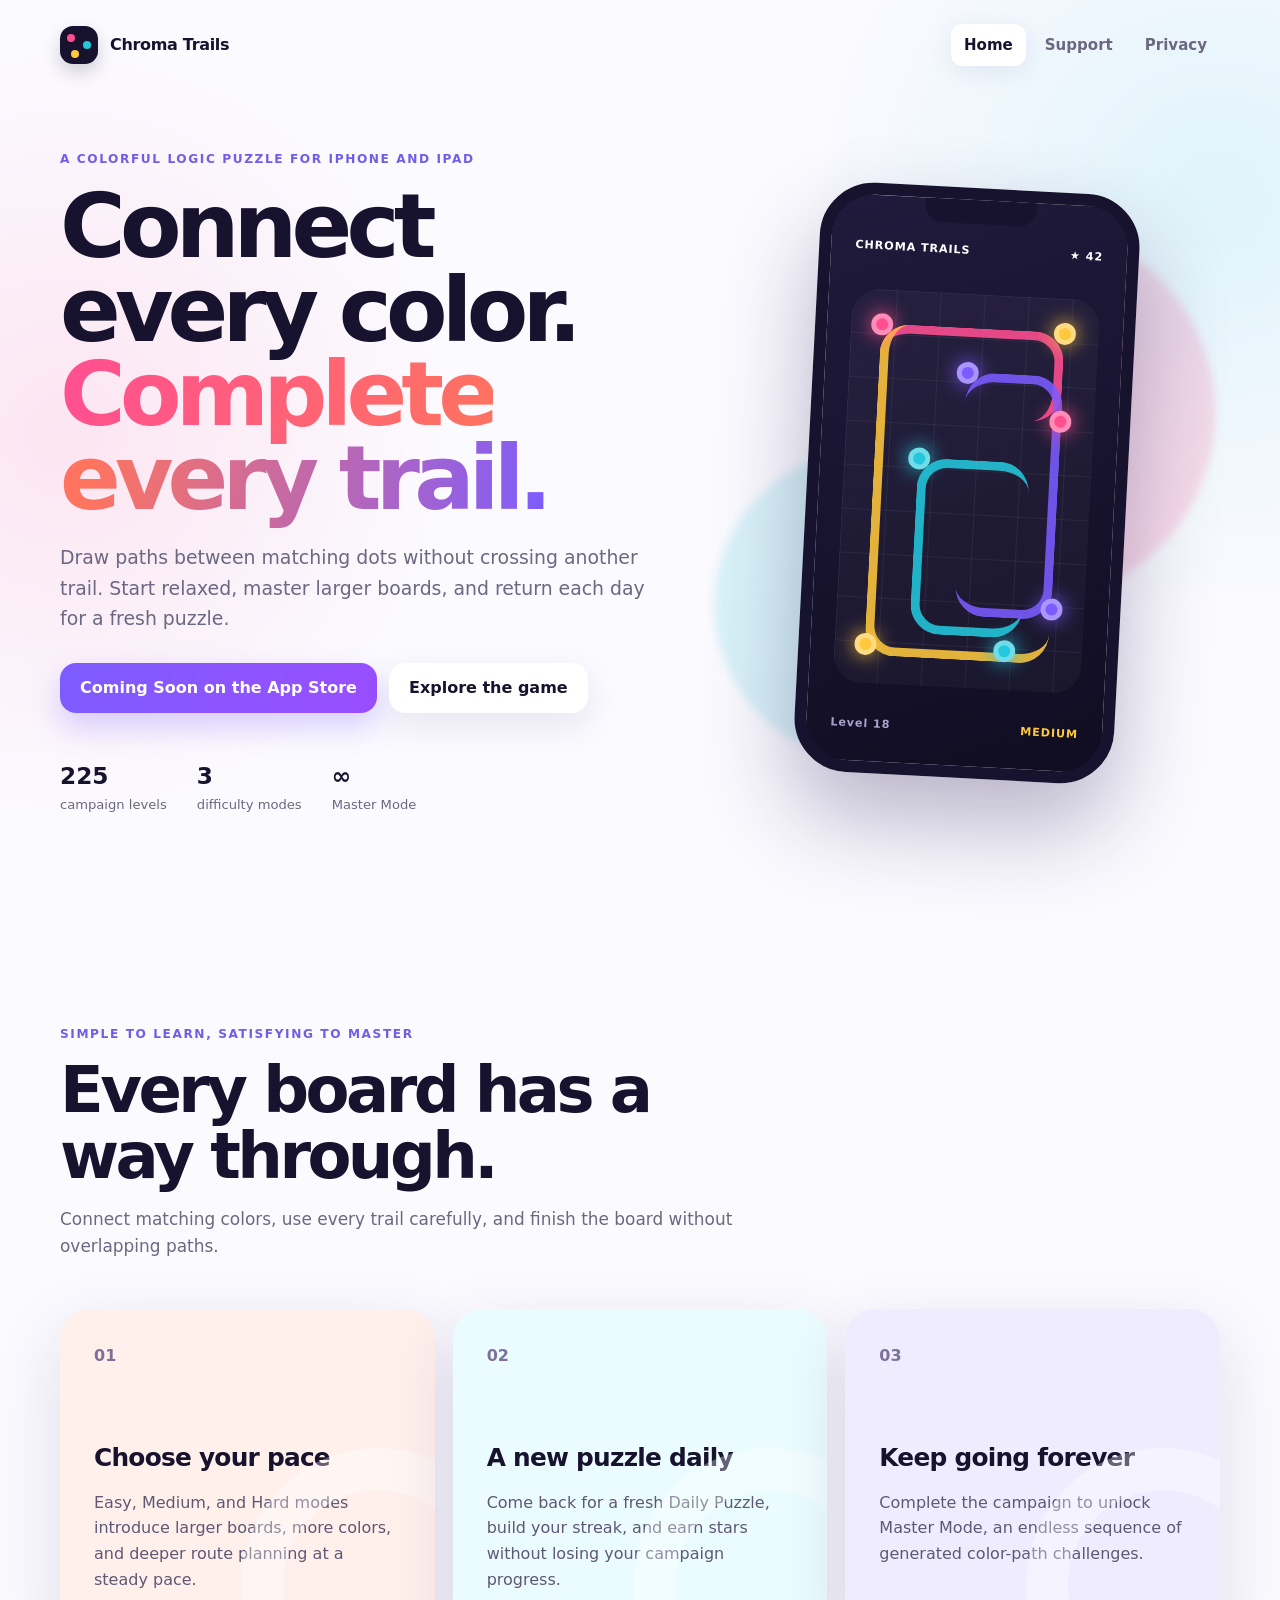
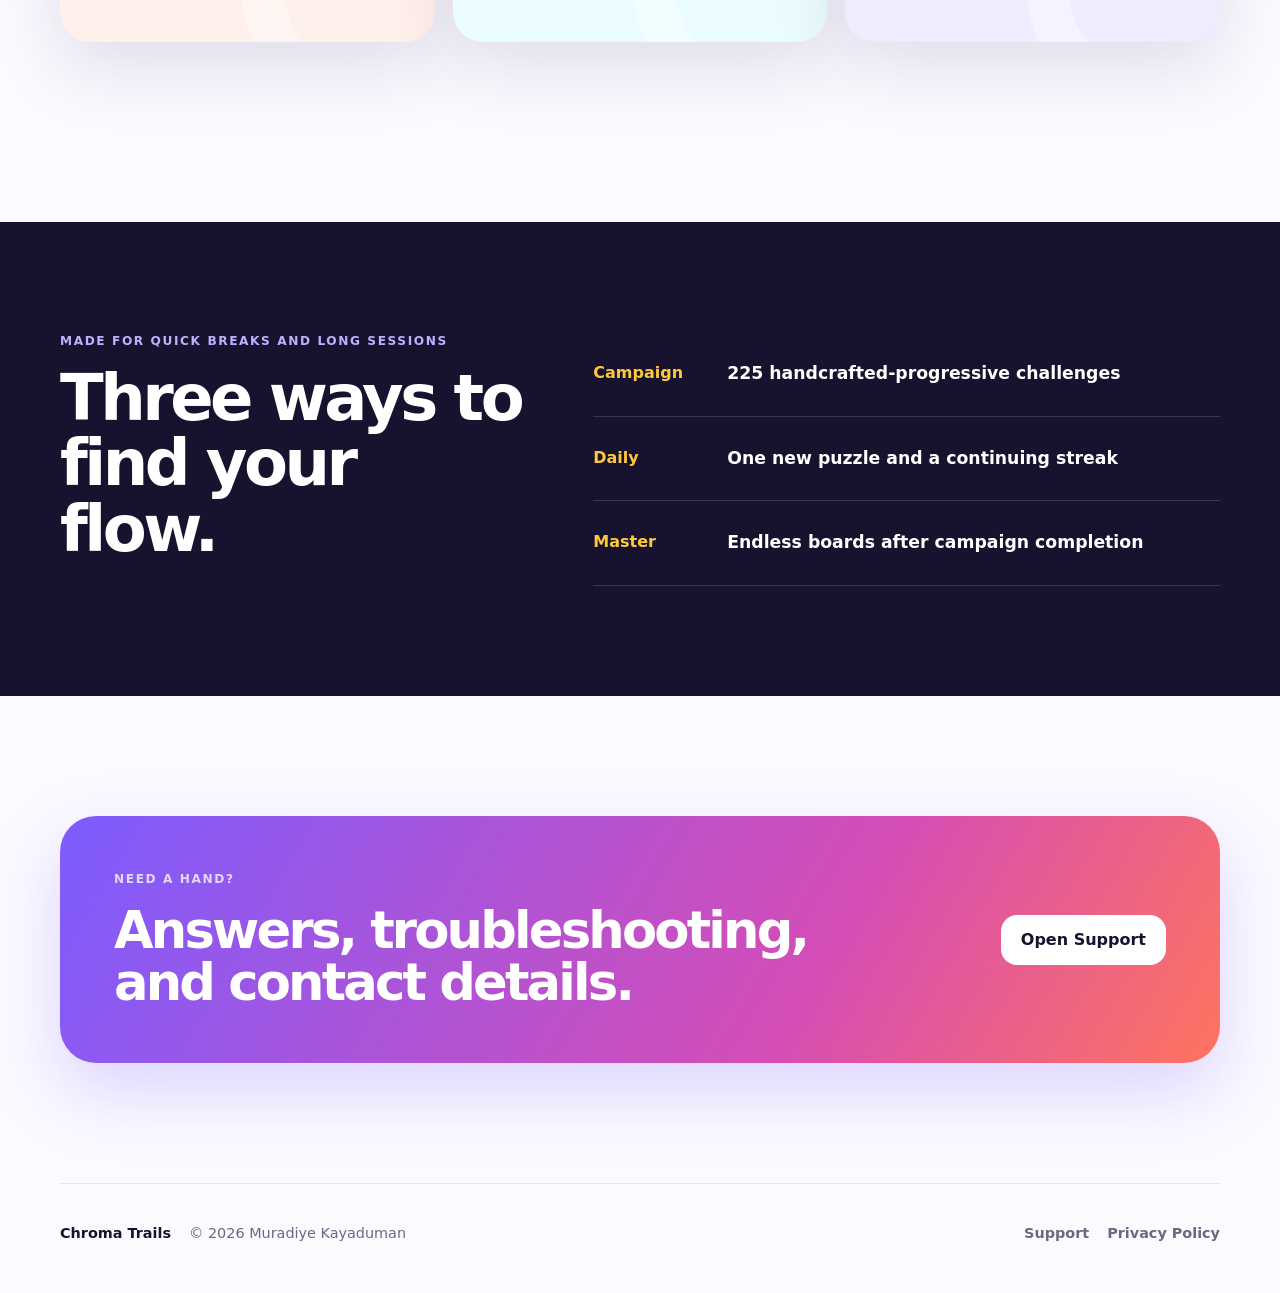
==== index.html @ 9439ced3 "Add files via upload" ====
<!doctype html>
<html lang="en">
<head>
  <meta charset="utf-8">
  <meta name="viewport" content="width=device-width, initial-scale=1">
  <meta name="description" content="Chroma Trails is a vibrant color-path puzzle game with 225 campaign levels, daily puzzles, and an endless Master Mode.">
  <meta name="theme-color" content="#15112b">
  <meta property="og:title" content="Chroma Trails: Color Puzzle">
  <meta property="og:description" content="Connect every color. Complete every trail. Find your flow.">
  <meta property="og:type" content="website">
  <title>Chroma Trails: Color Puzzle</title>
  <link rel="icon" href="favicon.svg" type="image/svg+xml">
  <link rel="stylesheet" href="styles.css">
</head>
<body>
  <header class="site-header">
    <a class="brand" href="index.html" aria-label="Chroma Trails home">
      <span class="brand-mark" aria-hidden="true"><i></i><i></i><i></i></span>
      <span>Chroma Trails</span>
    </a>
    <nav aria-label="Main navigation">
      <a aria-current="page" href="index.html">Home</a>
      <a href="support.html">Support</a>
      <a href="privacy.html">Privacy</a>
    </nav>
  </header>

  <main>
    <section class="hero">
      <div class="hero-copy">
        <p class="eyebrow">A colorful logic puzzle for iPhone and iPad</p>
        <h1>Connect every color.<br><span>Complete every trail.</span></h1>
        <p class="lead">Draw paths between matching dots without crossing another trail. Start relaxed, master larger boards, and return each day for a fresh puzzle.</p>
        <div class="actions">
          <span class="button primary" aria-label="Coming soon to the App Store">Coming Soon on the App Store</span>
          <a class="button secondary" href="#gameplay">Explore the game</a>
        </div>
        <ul class="quick-facts" aria-label="Game highlights">
          <li><strong>225</strong><span>campaign levels</span></li>
          <li><strong>3</strong><span>difficulty modes</span></li>
          <li><strong>∞</strong><span>Master Mode</span></li>
        </ul>
      </div>

      <div class="game-preview" aria-label="Illustration of a Chroma Trails puzzle board">
        <div class="glow glow-one"></div>
        <div class="glow glow-two"></div>
        <div class="phone">
          <div class="phone-top"><span>CHROMA TRAILS</span><span>★ 42</span></div>
          <div class="board" aria-hidden="true">
            <span class="dot pink p1"></span><span class="dot pink p2"></span><span class="trail pink-trail"></span>
            <span class="dot cyan c1"></span><span class="dot cyan c2"></span><span class="trail cyan-trail"></span>
            <span class="dot yellow y1"></span><span class="dot yellow y2"></span><span class="trail yellow-trail"></span>
            <span class="dot violet v1"></span><span class="dot violet v2"></span><span class="trail violet-trail"></span>
          </div>
          <div class="phone-bottom"><span>Level 18</span><strong>MEDIUM</strong></div>
        </div>
      </div>
    </section>

    <section class="section" id="gameplay">
      <div class="section-heading">
        <p class="eyebrow">Simple to learn, satisfying to master</p>
        <h2>Every board has a way through.</h2>
        <p>Connect matching colors, use every trail carefully, and finish the board without overlapping paths.</p>
      </div>
      <div class="feature-grid">
        <article class="feature-card coral">
          <span class="feature-number">01</span>
          <h3>Choose your pace</h3>
          <p>Easy, Medium, and Hard modes introduce larger boards, more colors, and deeper route planning at a steady pace.</p>
        </article>
        <article class="feature-card blue">
          <span class="feature-number">02</span>
          <h3>A new puzzle daily</h3>
          <p>Come back for a fresh Daily Puzzle, build your streak, and earn stars without losing your campaign progress.</p>
        </article>
        <article class="feature-card purple">
          <span class="feature-number">03</span>
          <h3>Keep going forever</h3>
          <p>Complete the campaign to unlock Master Mode, an endless sequence of generated color-path challenges.</p>
        </article>
      </div>
    </section>

    <section class="modes-section">
      <div class="mode-copy">
        <p class="eyebrow">Made for quick breaks and long sessions</p>
        <h2>Three ways to find your flow.</h2>
      </div>
      <div class="mode-list">
        <article><span>Campaign</span><strong>225 handcrafted-progressive challenges</strong></article>
        <article><span>Daily</span><strong>One new puzzle and a continuing streak</strong></article>
        <article><span>Master</span><strong>Endless boards after campaign completion</strong></article>
      </div>
    </section>

    <section class="support-callout">
      <div>
        <p class="eyebrow">Need a hand?</p>
        <h2>Answers, troubleshooting, and contact details.</h2>
      </div>
      <a class="button light" href="support.html">Open Support</a>
    </section>
  </main>

  <footer>
    <div><strong>Chroma Trails</strong><span>© 2026 Muradiye Kayaduman</span></div>
    <div><a href="support.html">Support</a><a href="privacy.html">Privacy Policy</a></div>
  </footer>
</body>
</html>
---- styles.css ----
:root {
  --ink: #17132e;
  --muted: #6c6882;
  --paper: #fbfaff;
  --card: #ffffff;
  --pink: #ff4f91;
  --coral: #ff745e;
  --cyan: #24c8dc;
  --yellow: #ffc83d;
  --violet: #7c5cff;
  --shadow: 0 24px 70px rgba(39, 27, 88, .13);
}

* { box-sizing: border-box; }
html { scroll-behavior: smooth; }
body {
  margin: 0;
  color: var(--ink);
  background:
    radial-gradient(circle at 5% 15%, rgba(255, 79, 145, .12), transparent 24rem),
    radial-gradient(circle at 95% 7%, rgba(36, 200, 220, .13), transparent 26rem),
    var(--paper);
  font-family: Inter, ui-rounded, "SF Pro Rounded", "Avenir Next", system-ui, -apple-system, sans-serif;
  line-height: 1.6;
}

a { color: inherit; }
.site-header {
  width: min(1160px, calc(100% - 40px));
  margin: 0 auto;
  padding: 24px 0;
  display: flex;
  align-items: center;
  justify-content: space-between;
  gap: 24px;
}
.brand { display: flex; align-items: center; gap: 12px; text-decoration: none; font-weight: 850; letter-spacing: -.02em; }
.brand-mark { position: relative; width: 38px; height: 38px; border-radius: 13px; background: var(--ink); box-shadow: 0 8px 18px rgba(23, 19, 46, .18); }
.brand-mark i { position: absolute; width: 8px; height: 8px; border-radius: 50%; }
.brand-mark i:nth-child(1) { left: 7px; top: 8px; background: var(--pink); }
.brand-mark i:nth-child(2) { right: 7px; top: 15px; background: var(--cyan); }
.brand-mark i:nth-child(3) { left: 11px; bottom: 6px; background: var(--yellow); }
.site-header nav { display: flex; gap: 6px; }
.site-header nav a { padding: 9px 13px; border-radius: 12px; text-decoration: none; color: var(--muted); font-size: .94rem; font-weight: 700; }
.site-header nav a:hover, .site-header nav a[aria-current="page"] { color: var(--ink); background: #fff; box-shadow: 0 6px 24px rgba(42, 30, 87, .08); }

main { overflow: hidden; }
.hero { width: min(1160px, calc(100% - 40px)); min-height: 680px; margin: 0 auto; display: grid; grid-template-columns: 1.08fr .92fr; align-items: center; gap: 60px; padding: 60px 0 100px; }
.eyebrow { margin: 0 0 14px; color: #715ee8; text-transform: uppercase; letter-spacing: .13em; font-size: .76rem; font-weight: 850; }
h1, h2, h3, p { margin-top: 0; }
h1 { margin-bottom: 22px; font-size: clamp(3.3rem, 7vw, 6.5rem); line-height: .94; letter-spacing: -.065em; }
h1 span { color: transparent; background: linear-gradient(100deg, var(--pink), var(--coral), var(--violet)); -webkit-background-clip: text; background-clip: text; }
.lead { max-width: 660px; color: var(--muted); font-size: 1.18rem; }
.actions { display: flex; flex-wrap: wrap; gap: 12px; margin-top: 30px; }
.button { display: inline-flex; align-items: center; justify-content: center; min-height: 50px; padding: 0 20px; border-radius: 16px; font-weight: 800; text-decoration: none; }
.button.primary { color: #fff; background: linear-gradient(120deg, var(--violet), #9a4eff); box-shadow: 0 14px 30px rgba(124, 92, 255, .28); }
.button.secondary { background: #fff; box-shadow: 0 12px 35px rgba(32, 21, 76, .09); }
.quick-facts { display: flex; gap: 30px; padding: 0; margin: 44px 0 0; list-style: none; }
.quick-facts li { display: grid; }
.quick-facts strong { font-size: 1.45rem; }
.quick-facts span { color: var(--muted); font-size: .82rem; }

.game-preview { position: relative; min-height: 590px; display: grid; place-items: center; }
.glow { position: absolute; border-radius: 50%; filter: blur(4px); opacity: .72; }
.glow-one { width: 380px; height: 380px; background: rgba(255, 79, 145, .25); top: 35px; right: 5px; }
.glow-two { width: 310px; height: 310px; background: rgba(36, 200, 220, .22); bottom: 18px; left: 0; }
.phone { position: relative; width: 320px; height: 590px; z-index: 1; border: 12px solid var(--ink); border-radius: 54px; background: linear-gradient(160deg, #201a3c, #100d22); box-shadow: 0 44px 90px rgba(31, 20, 75, .3); transform: rotate(3deg); overflow: hidden; }
.phone::before { content: ""; position: absolute; width: 112px; height: 24px; left: 50%; transform: translateX(-50%); top: 0; border-radius: 0 0 18px 18px; background: var(--ink); }
.phone-top, .phone-bottom { position: absolute; left: 24px; right: 24px; display: flex; justify-content: space-between; color: #fff; font-size: .7rem; font-weight: 800; letter-spacing: .08em; }
.phone-top { top: 42px; }
.phone-bottom { bottom: 28px; color: #aaa2ca; }
.phone-bottom strong { color: var(--yellow); }
.board { position: absolute; inset: 94px 24px 78px; border-radius: 28px; background-image: linear-gradient(rgba(255,255,255,.06) 1px, transparent 1px), linear-gradient(90deg, rgba(255,255,255,.06) 1px, transparent 1px); background-size: 44px 44px; background-color: rgba(255,255,255,.035); }
.dot { position: absolute; width: 22px; height: 22px; z-index: 2; border: 5px solid rgba(255,255,255,.35); border-radius: 50%; box-shadow: 0 0 20px currentColor; }
.pink { background: var(--pink); color: var(--pink); }.cyan { background: var(--cyan); color: var(--cyan); }.yellow { background: var(--yellow); color: var(--yellow); }.violet { background: var(--violet); color: var(--violet); }
.p1 { left: 20px; top: 24px; }.p2 { right: 23px; top: 112px; }.c1 { left: 64px; top: 156px; }.c2 { right: 67px; bottom: 28px; }.y1 { right: 23px; top: 24px; }.y2 { left: 20px; bottom: 28px; }.v1 { left: 108px; top: 68px; }.v2 { right: 22px; bottom: 72px; }
.trail { position: absolute; display: block; border: 9px solid; border-radius: 30px; opacity: .88; }
.pink-trail { left: 30px; top: 34px; width: 184px; height: 90px; border-color: var(--pink); border-left: 0; border-bottom: 0; }
.cyan-trail { left: 74px; top: 166px; width: 112px; height: 176px; border-color: var(--cyan); border-right: 0; }
.yellow-trail { left: 30px; top: 34px; width: 184px; height: 332px; border-color: var(--yellow); border-top: 0; border-right: 0; }
.violet-trail { left: 118px; top: 78px; width: 97px; height: 244px; border-color: var(--violet); border-left: 0; }

.section { width: min(1160px, calc(100% - 40px)); margin: 0 auto; padding: 110px 0; }
.section-heading { max-width: 720px; margin-bottom: 48px; }
.section-heading h2, .mode-copy h2, .support-callout h2, .contact-card h2 { margin-bottom: 16px; font-size: clamp(2.25rem, 5vw, 4.4rem); line-height: 1.03; letter-spacing: -.055em; }
.section-heading > p:last-child { color: var(--muted); font-size: 1.06rem; }
.feature-grid { display: grid; grid-template-columns: repeat(3, 1fr); gap: 18px; }
.feature-card { position: relative; min-height: 310px; padding: 34px; border-radius: 30px; overflow: hidden; box-shadow: var(--shadow); }
.feature-card::after { content: ""; position: absolute; width: 190px; height: 190px; border: 42px solid rgba(255,255,255,.33); border-radius: 50%; right: -80px; bottom: -80px; }
.feature-card.coral { background: #fff0ec; }.feature-card.blue { background: #eafcff; }.feature-card.purple { background: #f0ecff; }
.feature-number { font-weight: 900; color: #7d719a; }
.feature-card h3 { margin: 70px 0 12px; font-size: 1.55rem; letter-spacing: -.03em; }
.feature-card p { color: #5e5874; }

.modes-section { margin: 70px 0; padding: 110px max(20px, calc((100% - 1160px)/2)); color: #fff; background: var(--ink); display: grid; grid-template-columns: .85fr 1.15fr; gap: 70px; }
.modes-section .eyebrow { color: #bdb1ff; }
.mode-list { display: grid; }
.mode-list article { display: grid; grid-template-columns: 110px 1fr; gap: 24px; padding: 28px 0; border-bottom: 1px solid rgba(255,255,255,.14); }
.mode-list span { color: var(--yellow); font-weight: 800; }.mode-list strong { font-size: 1.08rem; }
.support-callout { width: min(1160px, calc(100% - 40px)); margin: 120px auto; padding: 54px; border-radius: 36px; color: #fff; background: linear-gradient(120deg, #7c5cff, #d54db5 65%, #ff745e); display: flex; align-items: center; justify-content: space-between; gap: 30px; box-shadow: 0 28px 70px rgba(124,92,255,.24); }
.support-callout h2 { max-width: 760px; margin-bottom: 0; font-size: clamp(2rem, 4vw, 3.5rem); }
.support-callout .eyebrow { color: #fff; opacity: .75; }.button.light { flex: 0 0 auto; background: #fff; color: var(--ink); }

.legal-page, .support-page { min-height: 70vh; overflow: visible; }
.legal-hero { padding: 95px max(20px, calc((100% - 900px)/2)) 70px; text-align: center; background: linear-gradient(160deg, #f0ecff, #fff5f9); }
.legal-hero h1 { margin-bottom: 18px; font-size: clamp(3.4rem, 8vw, 6.2rem); }
.legal-hero > p:last-child { color: var(--muted); }
.legal-content { width: min(800px, calc(100% - 40px)); margin: 70px auto 120px; padding: 52px; border-radius: 30px; background: #fff; box-shadow: var(--shadow); }
.legal-content h2 { margin: 42px 0 12px; font-size: 1.35rem; letter-spacing: -.02em; }
.legal-content p, .legal-content li { color: #555068; }
.legal-content a, .contact-details a { color: #644bd8; font-weight: 700; }
.legal-intro { font-size: 1.12rem; }
.support-hero .button { margin-top: 20px; }
.faq-section { width: min(1050px, calc(100% - 40px)); margin: 95px auto; }
.faq-grid { display: grid; grid-template-columns: 1fr 1fr; gap: 18px; }
.faq-grid article { padding: 30px; border: 1px solid #ece8f5; border-radius: 24px; background: #fff; box-shadow: 0 12px 35px rgba(39,27,88,.06); }
.faq-grid h3 { font-size: 1.18rem; }.faq-grid p { margin-bottom: 0; color: var(--muted); }
.contact-card { width: min(1050px, calc(100% - 40px)); margin: 100px auto 130px; padding: 50px; display: flex; align-items: center; justify-content: space-between; gap: 35px; border-radius: 34px; background: #eafcff; }
.contact-card h2 { margin-bottom: 8px; font-size: clamp(2rem, 4vw, 3.4rem); }.contact-card p { margin-bottom: 0; color: var(--muted); }
.contact-details { display: grid; gap: 5px; min-width: 230px; padding: 22px; border-radius: 20px; background: #fff; }

footer { width: min(1160px, calc(100% - 40px)); margin: 0 auto; padding: 38px 0 48px; border-top: 1px solid #e9e5f1; display: flex; justify-content: space-between; gap: 30px; color: var(--muted); font-size: .9rem; }
footer div { display: flex; gap: 18px; } footer strong { color: var(--ink); } footer a { text-decoration: none; font-weight: 700; }

@media (max-width: 860px) {
  .hero { grid-template-columns: 1fr; text-align: center; padding-top: 40px; }
  .hero-copy .lead { margin-inline: auto; }.actions, .quick-facts { justify-content: center; }
  .game-preview { min-height: 540px; }.phone { transform: scale(.9) rotate(2deg); }
  .feature-grid { grid-template-columns: 1fr; }.feature-card { min-height: 240px; }.feature-card h3 { margin-top: 44px; }
  .modes-section { grid-template-columns: 1fr; }.support-callout, .contact-card { align-items: flex-start; flex-direction: column; }
}

@media (max-width: 600px) {
  .site-header { align-items: flex-start; }.site-header nav { gap: 0; }.site-header nav a { padding: 9px 8px; font-size: .84rem; }
  .brand > span:last-child { display: none; }
  h1 { font-size: 3.45rem; }.hero { width: min(100% - 28px, 1160px); gap: 25px; padding-bottom: 55px; }
  .lead { font-size: 1rem; }.quick-facts { gap: 17px; }.quick-facts span { font-size: .72rem; }
  .game-preview { min-height: 490px; }.phone { transform: scale(.77) rotate(2deg); }
  .section { padding: 75px 0; }.modes-section { padding-block: 75px; }.mode-list article { grid-template-columns: 1fr; gap: 7px; }
  .support-callout { margin: 80px auto; padding: 34px 26px; }
  .legal-hero { padding-top: 65px; }.legal-hero h1 { font-size: 3.4rem; }.legal-content { padding: 30px 24px; }
  .faq-grid { grid-template-columns: 1fr; }.contact-card { padding: 32px 25px; }.contact-details { min-width: 100%; }
  footer, footer div { flex-direction: column; gap: 8px; }
}

@media (prefers-reduced-motion: reduce) { html { scroll-behavior: auto; } }
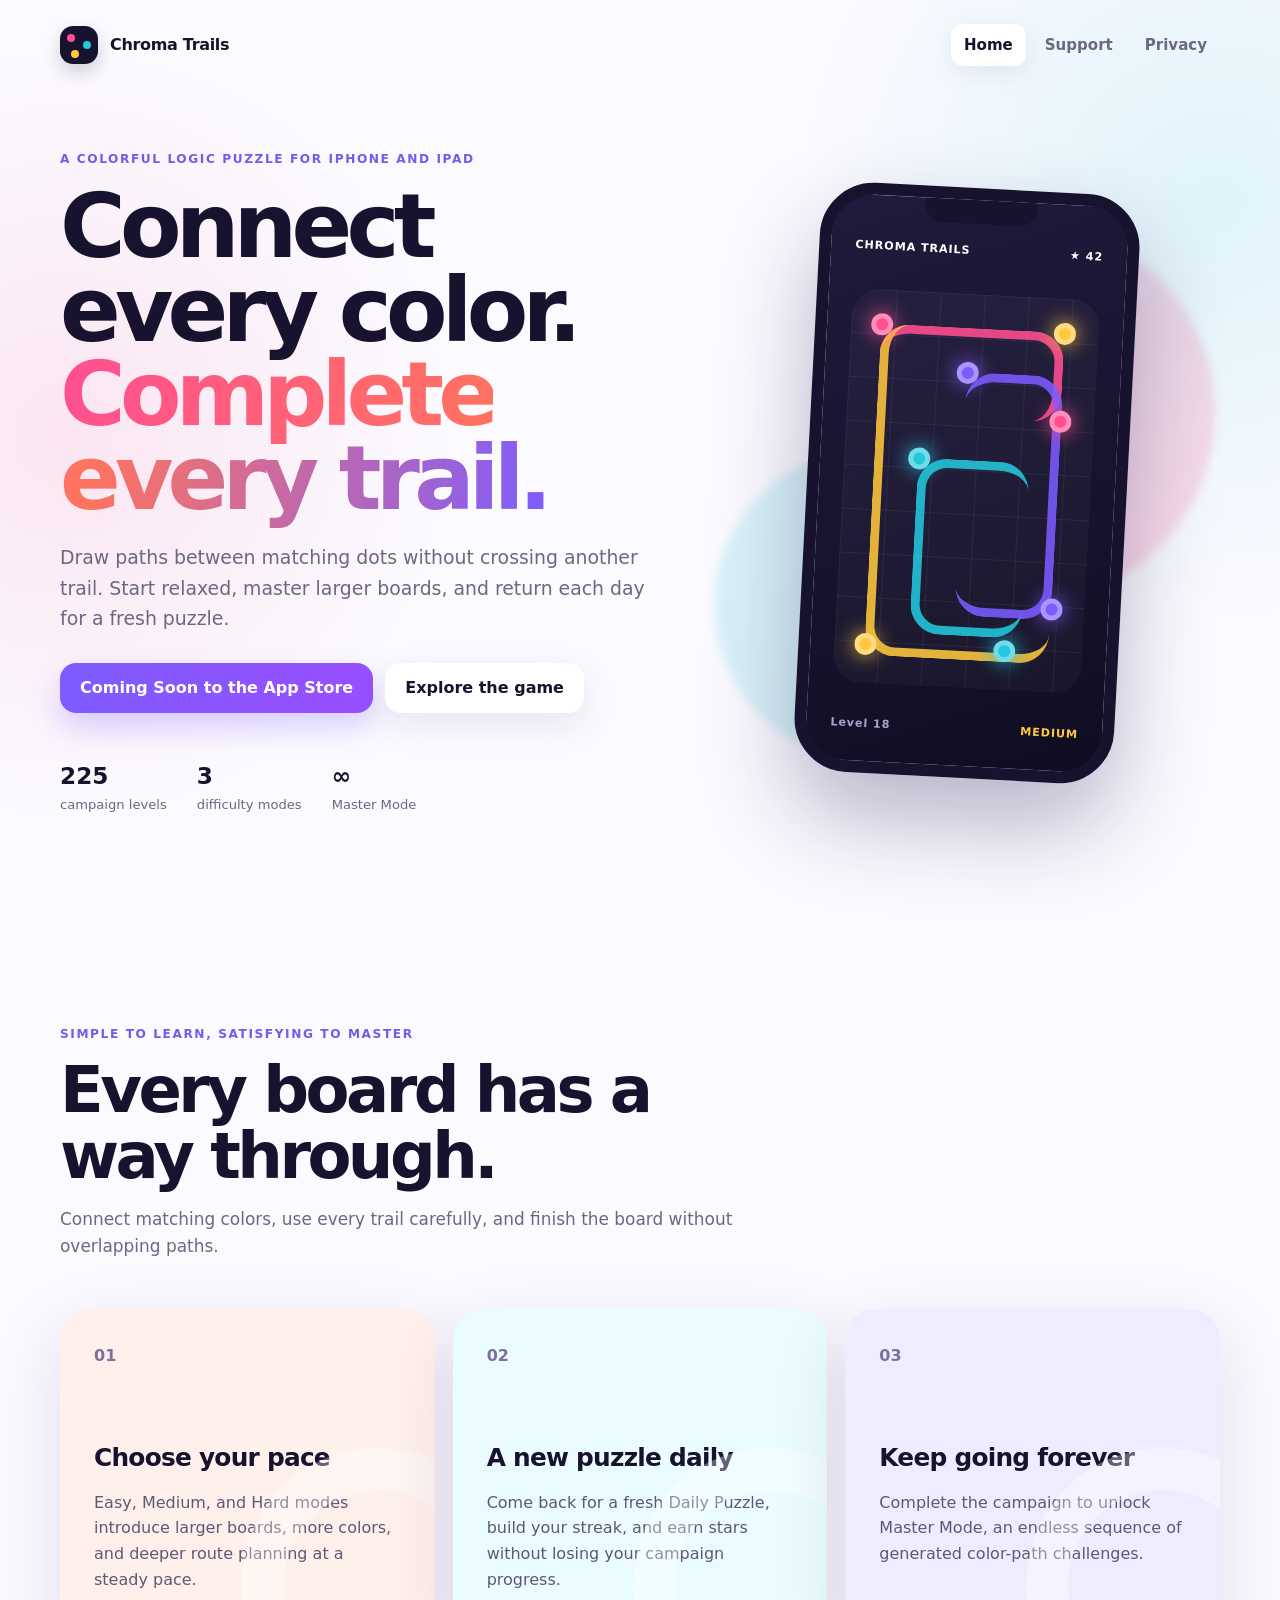
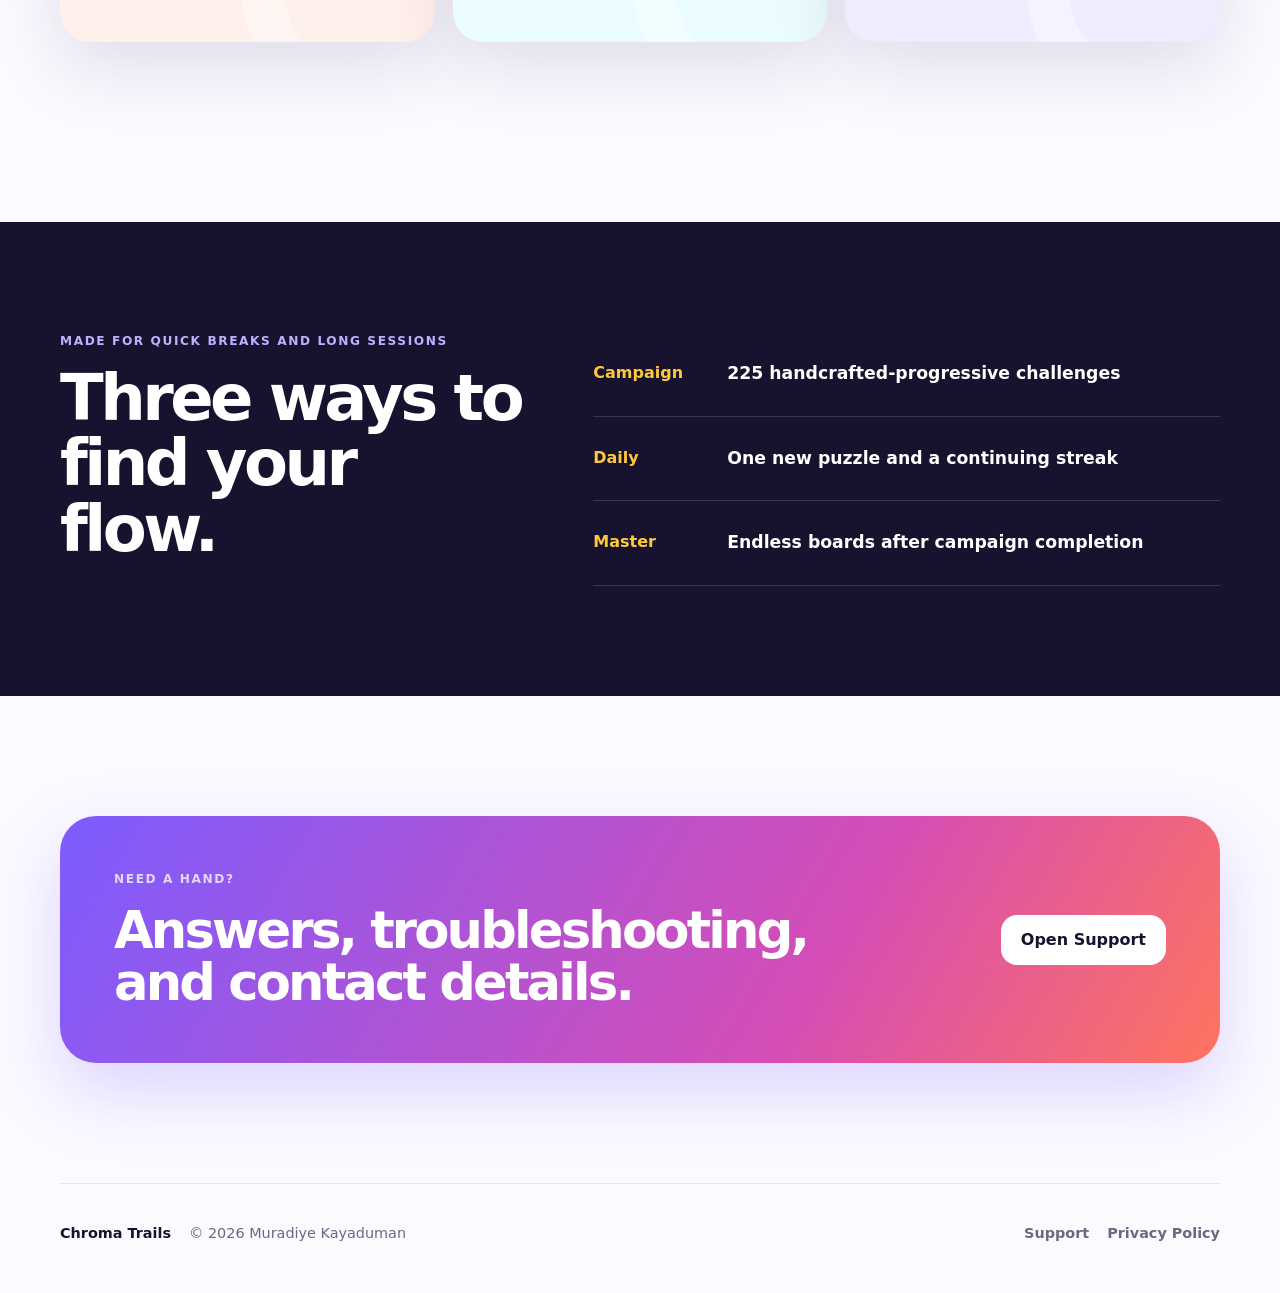
==== commit 254ee02c: "Fix App Store launch wording" ====
--- a/index.html
+++ b/index.html
@@ -32,7 +32,7 @@
         <h1>Connect every color.<br><span>Complete every trail.</span></h1>
         <p class="lead">Draw paths between matching dots without crossing another trail. Start relaxed, master larger boards, and return each day for a fresh puzzle.</p>
         <div class="actions">
-          <span class="button primary" aria-label="Coming soon to the App Store">Coming Soon on the App Store</span>
+          <span class="button primary" aria-label="Coming soon to the App Store">Coming Soon to the App Store</span>
           <a class="button secondary" href="#gameplay">Explore the game</a>
         </div>
         <ul class="quick-facts" aria-label="Game highlights">
